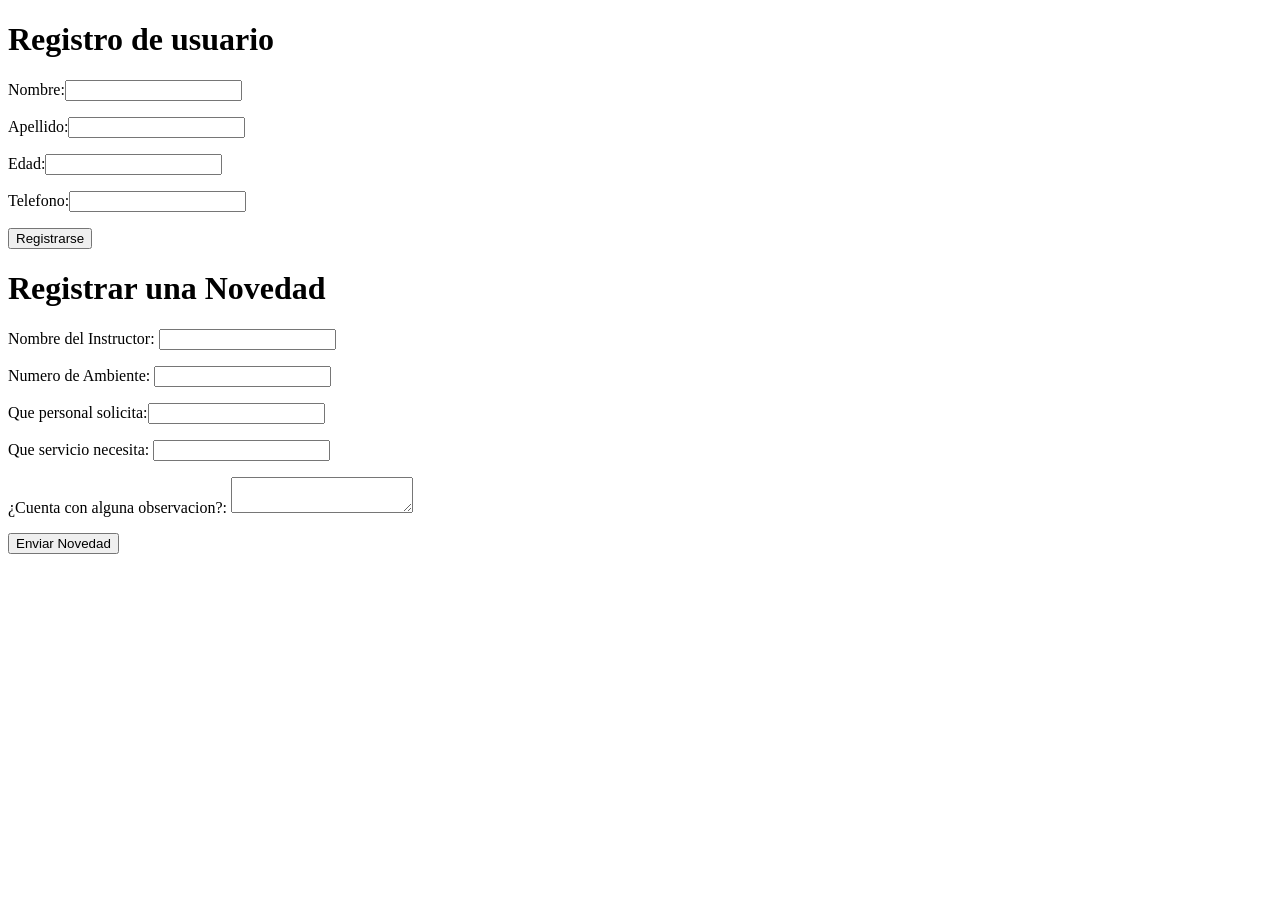
==== index.html @ 883b9c8a "Borrador, formularios Bolt" ====
<!DOCTYPE html>
<html lang="en">
<head>
    <meta charset="UTF-8">
    <meta name="viewport" content="width=device-width, initial-scale=1.0">
    <link rel="stylesheet" href="styles.css">
    <title>BOLT</title>
</head>
<body>
        <div id="registro" class="target">
            <h1>Registro de usuario</h1>     
            <form action="">
                <P><label for="nombre"> Nombre:</label><input type="text" id="nombre"></P>
                <P><label for="apellido"> Apellido:</label><input type="text" id="apellido"></P>
                <P><label for="edad"> Edad:</label><input type="text"></P>
                <P><label for="telefono"> Telefono:<input type="text" id="telefono"></label></P>

                <button type="submit">Registrarse</button>
            </form>
        </div>

        <div>
            <h1>Registrar una Novedad</h1>
            <form action="">
                <p><label for="instructor">Nombre del Instructor: <input type="text" id="Instructor"></label></p>
                <p><label for="ambiente">Numero de Ambiente: <input type="text" id="n_ambiente"></label></p>
                <p><label for="personal">Que personal solicita:<input type="text"id="personal"></label></p>
                <p><label for="servicio">Que servicio necesita: <input type="text" id="servicio"></label></p>
                <p><label for="observacion">¿Cuenta con alguna observacion?: <textarea id="observacion"></textarea></label></p>


                <button type="submit">Enviar Novedad</button>
            </form>

        </div>




    <script src="script.js"></script>
</body>
</html>
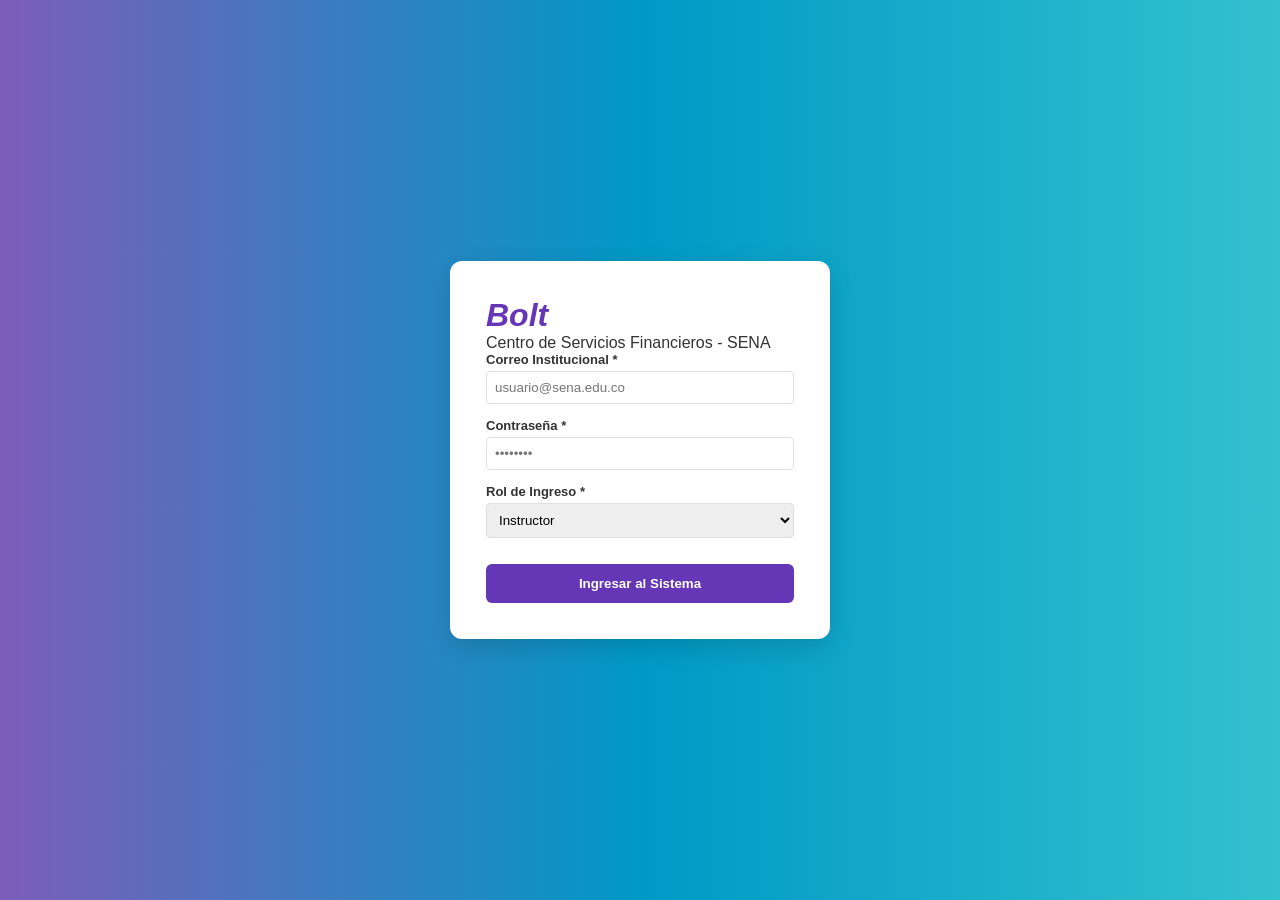
==== commit 66d550fc: "Actualizacin Bolt" ====
--- a/index.html
+++ b/index.html
@@ -1,42 +1,45 @@
 <!DOCTYPE html>
-<html lang="en">
+<html lang="es">
 <head>
-    <meta charset="UTF-8">
-    <meta name="viewport" content="width=device-width, initial-scale=1.0">
-    <link rel="stylesheet" href="styles.css">
-    <title>BOLT</title>
+  <meta charset="UTF-8">
+  <meta name="viewport" content="width=device-width, initial-scale=1.0">
+  <title>Bolt - Iniciar Sesión</title>
+  <link rel="stylesheet" href="style.css">
 </head>
-<body>
-        <div id="registro" class="target">
-            <h1>Registro de usuario</h1>     
-            <form action="">
-                <P><label for="nombre"> Nombre:</label><input type="text" id="nombre"></P>
-                <P><label for="apellido"> Apellido:</label><input type="text" id="apellido"></P>
-                <P><label for="edad"> Edad:</label><input type="text"></P>
-                <P><label for="telefono"> Telefono:<input type="text" id="telefono"></label></P>
+<body class="login-body">
 
-                <button type="submit">Registrarse</button>
-            </form>
-        </div>
+  <main class="login-card">
+    <div class="login-header">
+      <h1 class="logo-text">Bolt</h1>
+      <p class="subtitle">Centro de Servicios Financieros - SENA</p>
+    </div>
 
-        <div>
-            <h1>Registrar una Novedad</h1>
-            <form action="">
-                <p><label for="instructor">Nombre del Instructor: <input type="text" id="Instructor"></label></p>
-                <p><label for="ambiente">Numero de Ambiente: <input type="text" id="n_ambiente"></label></p>
-                <p><label for="personal">Que personal solicita:<input type="text"id="personal"></label></p>
-                <p><label for="servicio">Que servicio necesita: <input type="text" id="servicio"></label></p>
-                <p><label for="observacion">¿Cuenta con alguna observacion?: <textarea id="observacion"></textarea></label></p>
+    <form id="form-login" novalidate>
+      <div class="form-group">
+        <label for="email">Correo Institucional *</label>
+        <input type="email" id="email" placeholder="usuario@sena.edu.co" required>
+        <span class="error-message" id="error-email"></span>
+      </div>
 
+      <div class="form-group">
+        <label for="password">Contraseña *</label>
+        <input type="password" id="password" placeholder="••••••••" required>
+        <span class="error-message" id="error-password"></span>
+      </div>
 
-                <button type="submit">Enviar Novedad</button>
-            </form>
+      <div class="form-group">
+        <label for="role-select">Rol de Ingreso *</label>
+        <select id="role-select" required>
+          <option value="Instructor">Instructor</option>
+          <option value="TIC">Soporte TIC / Seguridad</option>
+          <option value="Administrador">Administrador</option>
+        </select>
+      </div>
 
-        </div>
+      <button type="submit" class="btn btn-login">Ingresar al Sistema</button>
+    </form>
+  </main>
 
-
-
-
-    <script src="script.js"></script>
+  <script src="script.js"></script>
 </body>
 </html>
--- a/style.css
+++ b/style.css
@@ -0,0 +1,98 @@
+:root {
+  --bg-color: #F4F6F8;
+  --header-gradient: linear-gradient(90deg, #7C5DBA 0%, #0099C6 50%, #33C1CF 100%);
+  --purple-primary: #6536B6;
+  --sena-green: #62A234;
+  --urgent-magenta: #8D2546;
+  --text-dark: #333333;
+  --border-color: #E0E0E0;
+}
+
+* { box-sizing: border-box; margin: 0; padding: 0; font-family: 'Segoe UI', sans-serif; }
+body { background-color: var(--bg-color); color: var(--text-dark); }
+
+/* LOGIN */
+.login-body {
+  display: flex;
+  justify-content: center;
+  align-items: center;
+  height: 100vh;
+  background: var(--header-gradient);
+}
+
+.login-card {
+  background: white;
+  padding: 36px;
+  border-radius: 12px;
+  width: 380px;
+  box-shadow: 0 8px 24px rgba(0,0,0,0.15);
+}
+
+.logo-text { font-style: italic; font-size: 32px; color: var(--purple-primary); }
+.app-header .logo-text { color: white; }
+
+/* HEADER */
+.app-header {
+  background: var(--header-gradient);
+  display: flex;
+  align-items: center;
+  justify-content: space-between;
+  padding: 12px 24px;
+  color: white;
+}
+
+.search-bar input {
+  width: 380px;
+  padding: 8px 16px;
+  border-radius: 20px;
+  border: none;
+}
+
+.user-profile { display: flex; align-items: center; gap: 12px; }
+.avatar {
+  width: 36px; height: 36px; background: white; color: var(--purple-primary);
+  border-radius: 50%; display: flex; align-items: center; justify-content: center; font-weight: bold;
+}
+
+.icon-btn {
+  background: white; border: none; border-radius: 50%; width: 32px; height: 32px; cursor: pointer; position: relative;
+}
+.badge {
+  position: absolute; top: -4px; right: -4px; background: var(--urgent-magenta); color: white; border-radius: 50%; font-size: 10px; padding: 2px 5px;
+}
+
+/* LAYOUT */
+.layout-container { display: flex; min-height: calc(100vh - 65px); }
+.sidebar { width: 220px; background: white; border-right: 1px solid var(--border-color); }
+.sidebar ul { list-style: none; }
+.sidebar li a { display: block; padding: 12px 20px; color: var(--text-dark); text-decoration: none; }
+.sidebar li.active a { background-color: var(--purple-primary); color: white; font-weight: bold; }
+
+.main-content { flex: 1; padding: 24px; }
+.hidden { display: none !important; }
+
+/* BOTONES Y CARDS */
+.btn { padding: 12px 18px; border: none; border-radius: 6px; cursor: pointer; color: white; font-weight: bold; }
+.btn-login { width: 100%; background-color: var(--purple-primary); margin-top: 12px; }
+.btn-urgent { background-color: var(--urgent-magenta); flex: 1; }
+.btn-primary { background-color: var(--sena-green); flex: 1; }
+.btn-secondary { background-color: #6C757D; }
+.btn-logout { background-color: rgba(255,255,255,0.2); border: 1px solid white; color: white; }
+
+.hero-actions { display: flex; gap: 16px; margin-bottom: 24px; }
+.metrics-grid { display: grid; grid-template-columns: repeat(3, 1fr); gap: 16px; margin-bottom: 24px; }
+.metric-card { background: white; padding: 16px; border-radius: 8px; border: 1px solid var(--border-color); }
+.metric-value { font-size: 24px; font-weight: bold; }
+
+/* TABLA Y MODAL */
+.table-section { background: white; padding: 20px; border-radius: 8px; border: 1px solid var(--border-color); }
+.data-table { width: 100%; border-collapse: collapse; margin-top: 12px; }
+.data-table th, .data-table td { padding: 10px; border-bottom: 1px solid var(--border-color); text-align: left; }
+.btn-action { background-color: var(--purple-primary); }
+
+.modal-overlay { position: fixed; top: 0; left: 0; width: 100%; height: 100%; background: rgba(0,0,0,0.5); display: flex; align-items: center; justify-content: center; }
+.modal-card { background: white; width: 420px; padding: 24px; border-radius: 8px; }
+.form-group { margin-bottom: 14px; }
+.form-group label { display: block; margin-bottom: 4px; font-size: 13px; font-weight: bold; }
+.form-group input, .form-group select, .form-group textarea { width: 100%; padding: 8px; border: 1px solid var(--border-color); border-radius: 4px; }
+.error-message { color: var(--urgent-magenta); font-size: 12px; }
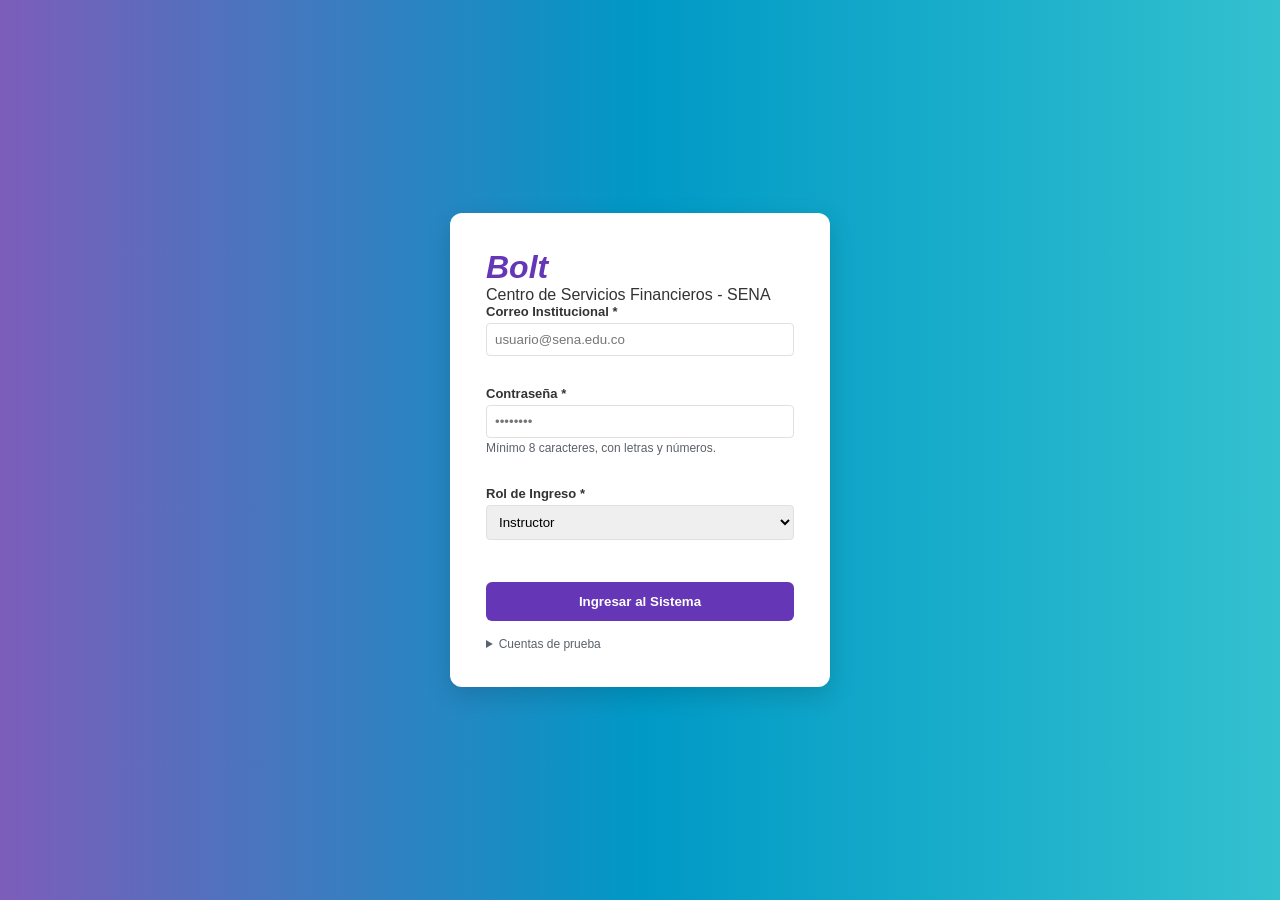
==== commit dccbd659: "Actualizacion vistas y usuarios de prueba" ====
--- a/index.html
+++ b/index.html
@@ -7,26 +7,26 @@
   <link rel="stylesheet" href="style.css">
 </head>
 <body class="login-body">
-
+  <a class="skip-link" href="#form-login">Saltar al formulario</a>
   <main class="login-card">
-    <div class="login-header">
+    <header class="login-header">
       <h1 class="logo-text">Bolt</h1>
       <p class="subtitle">Centro de Servicios Financieros - SENA</p>
-    </div>
+    </header>
 
-    <form id="form-login" novalidate>
+    <form id="form-login" novalidate aria-labelledby="titulo-login">
+      <h2 id="titulo-login" class="sr-only">Formulario de inicio de sesión</h2>
       <div class="form-group">
         <label for="email">Correo Institucional *</label>
-        <input type="email" id="email" placeholder="usuario@sena.edu.co" required>
-        <span class="error-message" id="error-email"></span>
+        <input type="email" id="email" placeholder="usuario@sena.edu.co" autocomplete="username" aria-describedby="error-email" required>
+        <span class="error-message" id="error-email" role="alert"></span>
       </div>
-
       <div class="form-group">
         <label for="password">Contraseña *</label>
-        <input type="password" id="password" placeholder="••••••••" required>
-        <span class="error-message" id="error-password"></span>
+        <input type="password" id="password" placeholder="••••••••" autocomplete="current-password" aria-describedby="hint-pass error-password" required>
+        <span class="hint" id="hint-pass">Mínimo 8 caracteres, con letras y números.</span>
+        <span class="error-message" id="error-password" role="alert"></span>
       </div>
-
       <div class="form-group">
         <label for="role-select">Rol de Ingreso *</label>
         <select id="role-select" required>
@@ -35,11 +35,15 @@
           <option value="Administrador">Administrador</option>
         </select>
       </div>
-
+      <p class="error-message" id="login-error" role="alert"></p>
       <button type="submit" class="btn btn-login">Ingresar al Sistema</button>
     </form>
+
+    <details class="demo">
+      <summary>Cuentas de prueba</summary>
+      <p>mvargas@sena.edu.co (Instructor) · mvalderrama@sena.edu.co (TIC) · mlopez@sena.edu.co (Administrador). Contraseña: <b>Bolt2026</b></p>
+    </details>
   </main>
-
   <script src="script.js"></script>
 </body>
-</html>+</html>
--- a/style.css
+++ b/style.css
@@ -95,4 +95,53 @@
 .form-group { margin-bottom: 14px; }
 .form-group label { display: block; margin-bottom: 4px; font-size: 13px; font-weight: bold; }
 .form-group input, .form-group select, .form-group textarea { width: 100%; padding: 8px; border: 1px solid var(--border-color); border-radius: 4px; }
-.error-message { color: var(--urgent-magenta); font-size: 12px; }+.error-message { color: var(--urgent-magenta); font-size: 12px; }
+/* ===== ACCESIBILIDAD ===== */
+.sr-only{position:absolute;width:1px;height:1px;overflow:hidden;clip:rect(0 0 0 0);white-space:nowrap}
+.skip-link{position:absolute;left:8px;top:-48px;background:#fff;color:var(--purple-primary);padding:8px 12px;border-radius:4px;z-index:100}
+.skip-link:focus{top:8px}
+:focus-visible{outline:3px solid #FFB300;outline-offset:2px}
+input.invalid,select.invalid,textarea.invalid{border-color:var(--urgent-magenta);background:#FFF5F7}
+.error-message{display:block;min-height:16px}
+.hint{font-size:12px;color:#5B6269}
+
+/* ===== COMPONENTES FALTANTES ===== */
+.brand{display:flex;flex-direction:column}.sub-logo{font-size:12px;opacity:.9}
+.user-info{display:flex;flex-direction:column;font-size:13px}.user-role{opacity:.9;font-size:12px}
+.search-bar input{max-width:100%}
+.btn-sm{padding:6px 10px;border:none;border-radius:4px;color:#fff;font-size:12px;font-weight:bold;cursor:pointer;margin-right:4px}
+.btn-primary{background:#4A7F25}.btn-primary.btn-sm{background:#4A7F25}
+.btn:hover,.btn-sm:hover{filter:brightness(1.1)}
+.tag{font-size:11px;font-weight:normal;opacity:.9}
+.badge-status{display:inline-block;padding:2px 10px;border-radius:12px;font-size:12px;font-weight:bold}
+.bg-success{background:#E3F2D8;color:#2E5E12}.bg-warning{background:#FFF1CC;color:#7A5200}.bg-danger{background:#FBE3E9;color:#8D2546}
+.metric-card h3{font-size:14px;color:#5B6269}
+h2{margin-bottom:12px}
+.table-wrap{overflow-x:auto}
+.data-table caption{text-align:left;font-size:18px;font-weight:bold;padding-bottom:6px}
+.data-table th{background:var(--bg-color)}
+.page-head{display:flex;justify-content:space-between;align-items:center;gap:12px;margin-bottom:16px}
+.info-list{display:grid;grid-template-columns:max-content 1fr;gap:6px 16px;margin:12px 0}
+.info-list dt{font-weight:bold}
+.note-list{list-style:none}.note-list li{padding:8px 0;border-bottom:1px solid var(--border-color)}
+.note-list .new{font-weight:bold}
+
+/* ===== DIÁLOGO (<dialog>) Y AVISOS ===== */
+dialog{border:0;border-radius:8px;padding:24px;width:min(440px,92vw);margin:auto}
+dialog::backdrop{background:rgba(0,0,0,.5)}
+dialog h2{color:var(--purple-primary)}
+.modal-actions{display:flex;justify-content:flex-end;gap:8px;margin-top:12px}
+#toast{position:fixed;right:16px;bottom:16px;background:#333;color:#fff;padding:12px 18px;border-radius:6px;opacity:0;transform:translateY(12px);transition:.25s;pointer-events:none;z-index:200}
+#toast.show{opacity:1;transform:none}
+.app-footer{text-align:center;font-size:12px;color:#5B6269;padding:12px}
+details.demo{margin-top:16px;font-size:12px;color:#5B6269}
+
+/* ===== RESPONSIVE ===== */
+@media (max-width:820px){
+  .app-header{flex-wrap:wrap;gap:8px}.search-bar{order:3;width:100%}.search-bar input{width:100%}
+  .layout-container{flex-direction:column}.sidebar{width:100%;border-right:0;border-bottom:1px solid var(--border-color)}
+  .sidebar ul{display:flex;overflow-x:auto}.sidebar li a{white-space:nowrap}
+  .hero-actions{flex-direction:column}.metrics-grid{grid-template-columns:1fr}.main-content{padding:16px}
+  .user-info{display:none}
+}
+@media (prefers-reduced-motion:reduce){*{transition:none!important}}
